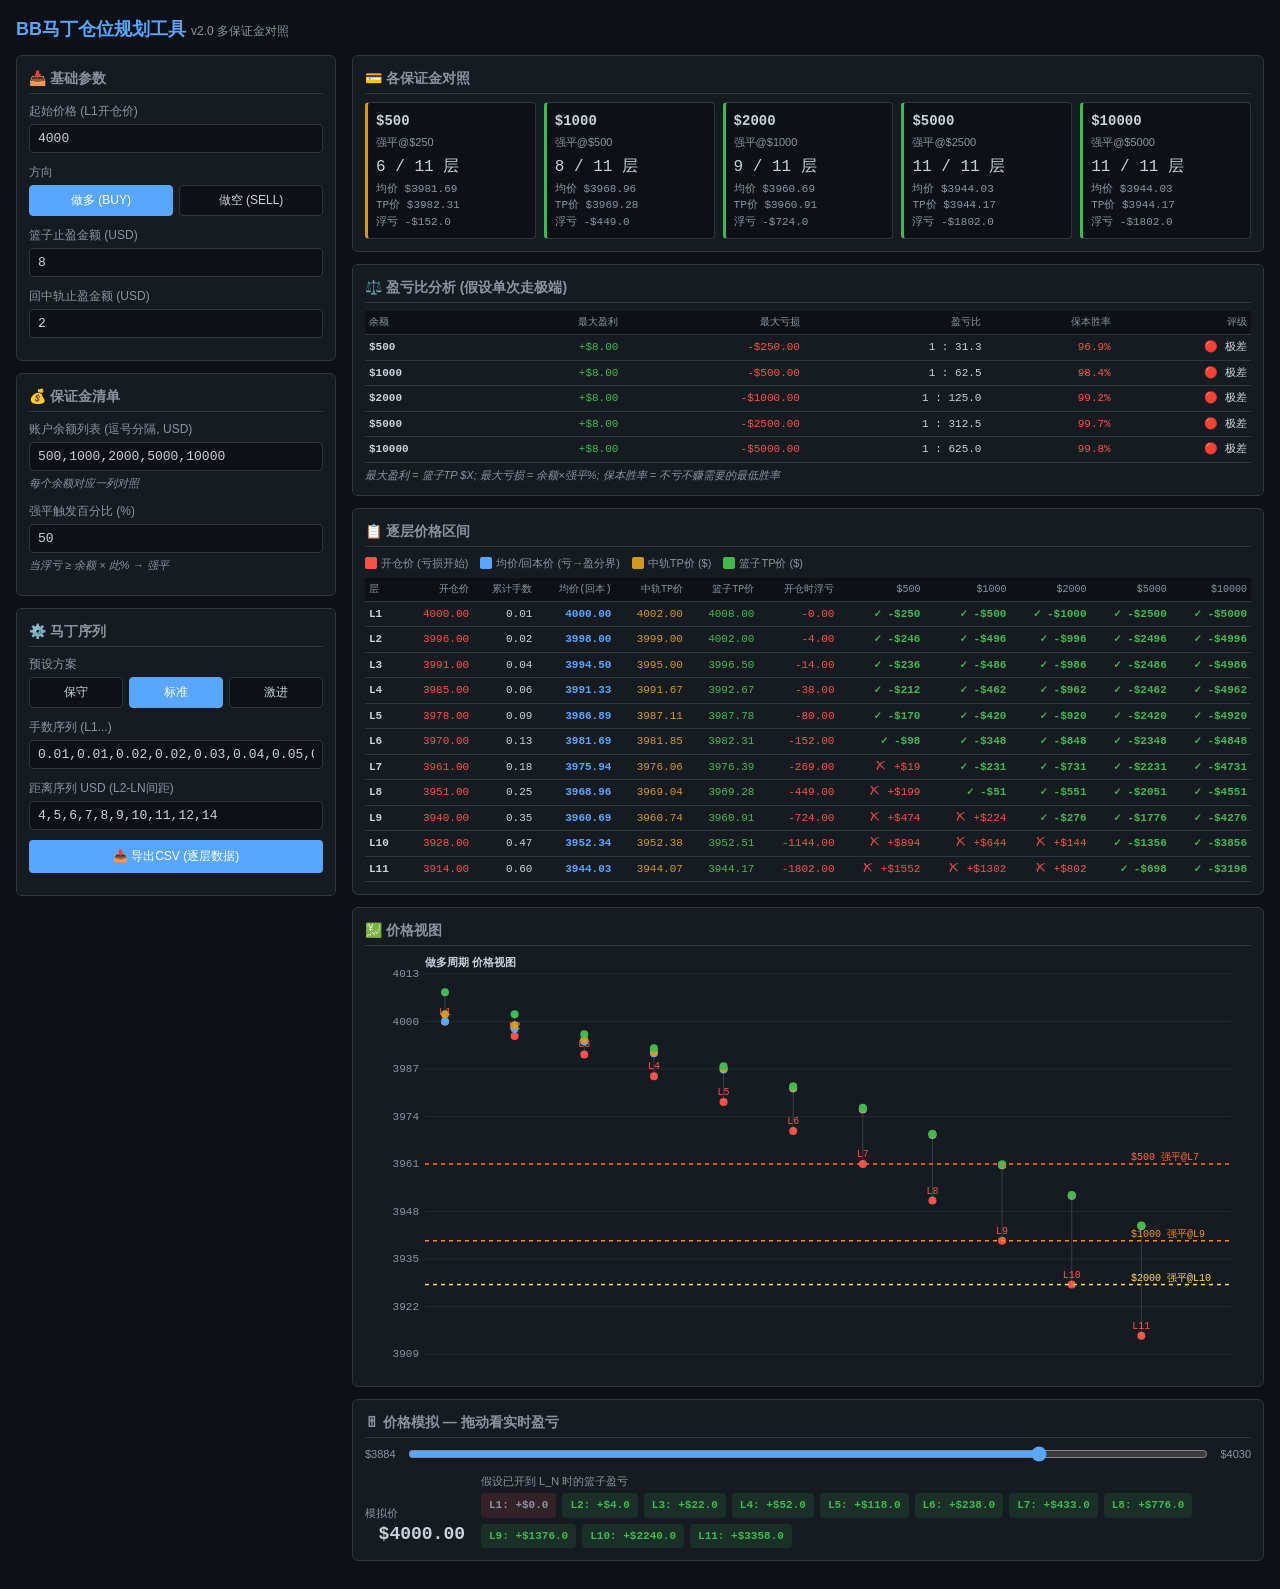
==== tools/planner.html @ 076dddc4 "refactor: move planner.html to tools/ as standalone utility Keep planner separate from EA code. The " ====
<!DOCTYPE html>
<html lang="zh-CN">
<head>
<meta charset="UTF-8">
<title>BB马丁仓位规划工具 v2</title>
<style>
  :root {
    --bg: #0d1117;
    --panel: #161b22;
    --border: #30363d;
    --text: #c9d1d9;
    --muted: #8b949e;
    --accent: #58a6ff;
    --green: #3fb950;
    --yellow: #d29922;
    --red: #f85149;
    --buy: #3fb950;
    --sell: #f85149;
  }
  * { box-sizing: border-box; margin: 0; padding: 0; }
  body {
    background: var(--bg);
    color: var(--text);
    font-family: -apple-system, BlinkMacSystemFont, "Segoe UI", "Microsoft YaHei", sans-serif;
    font-size: 13px;
    line-height: 1.5;
    padding: 16px;
  }
  h1 { font-size: 18px; color: var(--accent); margin-bottom: 12px; }
  h2 { font-size: 14px; color: var(--muted); margin: 12px 0 8px; border-bottom: 1px solid var(--border); padding-bottom: 4px; }

  .layout {
    display: grid;
    grid-template-columns: 320px 1fr;
    gap: 16px;
  }
  @media (max-width: 1100px) {
    .layout { grid-template-columns: 1fr; }
  }

  .panel {
    background: var(--panel);
    border: 1px solid var(--border);
    border-radius: 6px;
    padding: 12px;
    margin-bottom: 12px;
  }
  .field { margin-bottom: 10px; }
  label { display: block; color: var(--muted); font-size: 12px; margin-bottom: 4px; }
  input[type="number"], input[type="text"], select {
    width: 100%;
    background: var(--bg);
    border: 1px solid var(--border);
    color: var(--text);
    padding: 6px 8px;
    border-radius: 4px;
    font-family: monospace;
    font-size: 13px;
  }
  input:focus, select:focus { outline: none; border-color: var(--accent); }
  .btn-group { display: flex; gap: 6px; margin-top: 4px; }
  .btn-group button {
    flex: 1;
    background: var(--bg);
    border: 1px solid var(--border);
    color: var(--text);
    padding: 6px;
    border-radius: 4px;
    cursor: pointer;
    font-size: 12px;
  }
  .btn-group button.active { background: var(--accent); border-color: var(--accent); color: white; }

  /* 保证金对照卡 */
  .balance-cards {
    display: grid;
    grid-template-columns: repeat(auto-fit, minmax(140px, 1fr));
    gap: 8px;
  }
  .balance-card {
    background: var(--bg);
    border: 1px solid var(--border);
    border-left: 3px solid var(--accent);
    border-radius: 4px;
    padding: 8px;
  }
  .balance-card.danger { border-left-color: var(--red); }
  .balance-card.warn { border-left-color: var(--yellow); }
  .balance-card.ok { border-left-color: var(--green); }
  .balance-card .bal { font-family: monospace; font-size: 14px; font-weight: bold; }
  .balance-card .meta { font-size: 11px; color: var(--muted); margin-top: 2px; }
  .balance-card .layers { font-size: 16px; margin-top: 4px; font-family: monospace; }
  .balance-card .detail { font-size: 11px; color: var(--muted); margin-top: 2px; font-family: monospace; }

  /* 表格 */
  table {
    width: 100%;
    border-collapse: collapse;
    font-family: monospace;
    font-size: 11px;
  }
  th, td {
    text-align: right;
    padding: 4px 4px;
    border-bottom: 1px solid var(--border);
    white-space: nowrap;
  }
  th {
    background: var(--bg);
    color: var(--muted);
    font-weight: normal;
    text-align: right;
    font-size: 10px;
    text-transform: uppercase;
    position: sticky;
    top: 0;
  }
  th:first-child, td:first-child { text-align: left; }
  td.ok { color: var(--green); font-weight: bold; }
  td.fail { color: var(--red); }
  td.warn { color: var(--yellow); }
  td.entry { color: #f85149; }     /* 开仓价 红 */
  td.avg { color: var(--accent); font-weight: bold; }  /* 回本价 蓝 */
  td.tpmid { color: var(--yellow); }
  td.tpbasket { color: var(--green); }

  .table-scroll { overflow-x: auto; }

  .legend {
    display: flex;
    gap: 12px;
    font-size: 11px;
    color: var(--muted);
    margin-bottom: 6px;
    flex-wrap: wrap;
  }
  .legend-item { display: flex; align-items: center; gap: 4px; }
  .legend-color { width: 12px; height: 12px; border-radius: 2px; }

  /* 滑块 */
  .slider-row {
    display: flex;
    align-items: center;
    gap: 12px;
  }
  input[type="range"] {
    flex: 1;
    accent-color: var(--accent);
  }
  .price-display {
    font-family: monospace;
    font-size: 18px;
    font-weight: bold;
    min-width: 100px;
    text-align: right;
  }

  /* Canvas */
  #vizCanvas { display: block; width: 100%; height: 420px; }

  .note {
    font-size: 11px;
    color: var(--muted);
    margin-top: 4px;
    font-style: italic;
  }
</style>
</head>
<body>

<h1>BB马丁仓位规划工具 <span style="color:var(--muted); font-size:12px; font-weight: normal;">v2.0 多保证金对照</span></h1>

<div class="layout">
  <!-- 左侧:输入 -->
  <div>
    <div class="panel">
      <h2 style="margin-top:0">📥 基础参数</h2>

      <div class="field">
        <label>起始价格 (L1开仓价)</label>
        <input type="number" id="startPrice" value="4000" step="1">
      </div>

      <div class="field">
        <label>方向</label>
        <div class="btn-group">
          <button id="dirBuy" class="active" onclick="setDirection(1)">做多 (BUY)</button>
          <button id="dirSell" onclick="setDirection(-1)">做空 (SELL)</button>
        </div>
      </div>

      <div class="field">
        <label>篮子止盈金额 (USD)</label>
        <input type="number" id="tpBasket" value="8" step="0.5" min="0.5">
      </div>

      <div class="field">
        <label>回中轨止盈金额 (USD)</label>
        <input type="number" id="tpMid" value="2" step="0.5" min="0.5">
      </div>
    </div>

    <div class="panel">
      <h2 style="margin-top:0">💰 保证金清单</h2>

      <div class="field">
        <label>账户余额列表 (逗号分隔, USD)</label>
        <input type="text" id="balanceList" value="500,1000,2000,5000,10000">
        <div class="note">每个余额对应一列对照</div>
      </div>

      <div class="field">
        <label>强平触发百分比 (%)</label>
        <input type="number" id="strikePct" value="50" step="5" min="10" max="100">
        <div class="note">当浮亏 ≥ 余额 × 此% → 强平</div>
      </div>
    </div>

    <div class="panel">
      <h2 style="margin-top:0">⚙️ 马丁序列</h2>

      <div class="field">
        <label>预设方案</label>
        <div class="btn-group">
          <button onclick="loadPreset('safe')">保守</button>
          <button onclick="loadPreset('std')" class="active">标准</button>
          <button onclick="loadPreset('aggressive')">激进</button>
        </div>
      </div>

      <div class="field">
        <label>手数序列 (L1...)</label>
        <input type="text" id="lotSeq" value="0.01,0.01,0.02,0.02,0.03,0.04,0.05,0.07,0.10,0.12,0.13">
      </div>

      <div class="field">
        <label>距离序列 USD (L2-LN间距)</label>
        <input type="text" id="distSeq" value="4,5,6,7,8,9,10,11,12,14">
      </div>

      <div class="field">
        <button onclick="exportCSV()" style="width:100%; background:var(--accent); border:none; color:white; padding:8px; border-radius:4px; cursor:pointer; font-size:12px;">📥 导出CSV (逐层数据)</button>
      </div>
    </div>
  </div>

  <!-- 右侧:输出 -->
  <div>
    <!-- 保证金对照卡 -->
    <div class="panel">
      <h2 style="margin-top:0">💳 各保证金对照</h2>
      <div class="balance-cards" id="balanceCards"></div>
    </div>

    <!-- 盈亏比分析 -->
    <div class="panel">
      <h2 style="margin-top:0">⚖️ 盈亏比分析 (假设单次走极端)</h2>
      <div class="table-scroll">
        <table id="ratioTable"></table>
      </div>
      <div class="note">最大盈利 = 篮子TP $X; 最大亏损 = 余额×强平%; 保本胜率 = 不亏不赚需要的最低胜率</div>
    </div>

    <!-- 逐层详细 -->
    <div class="panel">
      <h2 style="margin-top:0">📋 逐层价格区间</h2>
      <div class="legend">
        <div class="legend-item"><span class="legend-color" style="background:#f85149"></span> 开仓价 (亏损开始)</div>
        <div class="legend-item"><span class="legend-color" style="background:#58a6ff"></span> 均价/回本价 (亏→盈分界)</div>
        <div class="legend-item"><span class="legend-color" style="background:#d29922"></span> 中轨TP价 ($)</div>
        <div class="legend-item"><span class="legend-color" style="background:#3fb950"></span> 篮子TP价 ($)</div>
      </div>
      <div class="table-scroll">
        <table id="layerTable"></table>
      </div>
    </div>

    <!-- 可视化 -->
    <div class="panel">
      <h2 style="margin-top:0">💹 价格视图</h2>
      <canvas id="vizCanvas" width="800" height="420"></canvas>
    </div>

    <!-- 滑块模拟 -->
    <div class="panel">
      <h2 style="margin-top:0">🎚 价格模拟 — 拖动看实时盈亏</h2>
      <div class="slider-row">
        <span style="font-size:11px;color:var(--muted)" id="sliderMin">$3900</span>
        <input type="range" id="priceSlider" min="0" max="100" value="50" step="0.1">
        <span style="font-size:11px;color:var(--muted)" id="sliderMax">$4100</span>
      </div>
      <div style="margin-top: 10px;">
        <div style="display:flex; gap:16px; align-items:flex-end; flex-wrap:wrap;">
          <div>
            <div style="font-size:11px;color:var(--muted)">模拟价</div>
            <div class="price-display" id="simPrice">$4000.00</div>
          </div>
          <div style="flex:1;">
            <div style="font-size:11px;color:var(--muted);margin-bottom:4px">假设已开到 L_N 时的篮子盈亏</div>
            <div id="simPnlContainer" style="display:flex; gap:6px; flex-wrap:wrap;"></div>
          </div>
        </div>
      </div>
    </div>
  </div>
</div>

<script>
let direction = 1;

function setDirection(d) {
  direction = d;
  document.getElementById('dirBuy').classList.toggle('active', d === 1);
  document.getElementById('dirSell').classList.toggle('active', d === -1);
  recompute();
}

function parseSeq(s) {
  return s.split(',').map(x => parseFloat(x.trim())).filter(x => !isNaN(x));
}

function computeLayers() {
  const startPrice = parseFloat(document.getElementById('startPrice').value);
  const lots = parseSeq(document.getElementById('lotSeq').value);
  const dists = parseSeq(document.getElementById('distSeq').value);
  const tpBasket = parseFloat(document.getElementById('tpBasket').value);
  const tpMid = parseFloat(document.getElementById('tpMid').value);
  const balances = parseSeq(document.getElementById('balanceList').value);
  const strikePct = parseFloat(document.getElementById('strikePct').value);

  const layers = [];
  let cumLot = 0;
  let cumValue = 0;
  let prevPrice = startPrice;

  for (let i = 0; i < lots.length; i++) {
    const lot = lots[i];
    let openPrice;
    if (i === 0) {
      openPrice = startPrice;
    } else {
      const d = (i - 1 < dists.length) ? dists[i - 1] : dists[dists.length - 1];
      openPrice = direction === 1 ? prevPrice - d : prevPrice + d;
    }

    cumLot = +(cumLot + lot).toFixed(2);
    cumValue += openPrice * lot;
    const avgPrice = cumValue / cumLot;

    // 浮亏 = 当此层刚开仓(price=openPrice)时
    const floatLoss = direction === 1
      ? (avgPrice - openPrice) * cumLot * 100
      : (openPrice - avgPrice) * cumLot * 100;

    const tpBasketPrice = direction === 1
      ? avgPrice + tpBasket / (cumLot * 100)
      : avgPrice - tpBasket / (cumLot * 100);

    const tpMidPrice = direction === 1
      ? avgPrice + tpMid / (cumLot * 100)
      : avgPrice - tpMid / (cumLot * 100);

    layers.push({
      n: i + 1,
      openPrice,
      lot,
      cumLot,
      avgPrice,        // 回本价 (从亏到盈的分界)
      floatLoss,
      tpBasketPrice,
      tpMidPrice,
    });

    prevPrice = openPrice;
  }

  // 对每个余额: 找出最大可扛层
  const balanceInfo = balances.map(bal => {
    const maxLoss = bal * strikePct / 100;
    let maxLayer = 0;
    for (const L of layers) {
      if (L.floatLoss <= maxLoss) maxLayer = L.n;
      else break;
    }
    const lastSafe = maxLayer > 0 ? layers[maxLayer - 1] : null;
    return { balance: bal, maxLoss, maxLayer, lastSafe };
  });

  return { layers, balances, balanceInfo, strikePct, tpBasket, tpMid, startPrice };
}

function recompute() {
  const data = computeLayers();
  renderBalanceCards(data);
  renderRatioTable(data);
  renderLayerTable(data);
  drawViz(data);
  updateSliderRange(data);
  updateSimulation();
}

// 盈亏比分析: 显示每个余额下的最大盈利/最大亏损/保本胜率
function renderRatioTable(data) {
  const { balanceInfo, tpBasket, tpMid } = data;

  let html = `<thead><tr>
    <th>余额</th>
    <th>最大盈利</th>
    <th>最大亏损</th>
    <th>盈亏比</th>
    <th>保本胜率</th>
    <th>评级</th>
  </tr></thead><tbody>`;

  balanceInfo.forEach(b => {
    const maxWin = tpBasket;          // 篮子止盈是最大单笔盈利
    const maxLoss = b.maxLoss;        // 强平=余额×强平%
    const ratio = maxLoss / maxWin;   // 需要X次win才能弥补1次loss
    const breakEvenWinRate = maxLoss / (maxLoss + maxWin) * 100;

    let rating = '🟢 优秀';
    let cls = 'ok';
    if (breakEvenWinRate > 90) { rating = '🔴 极差'; cls = 'fail'; }
    else if (breakEvenWinRate > 75) { rating = '🟡 偏差'; cls = 'warn'; }
    else if (breakEvenWinRate > 60) { rating = '🟢 一般'; cls = 'warn'; }

    html += `<tr>
      <td><b>$${b.balance}</b></td>
      <td class="tpbasket">+$${maxWin.toFixed(2)}</td>
      <td style="color:var(--red)">-$${maxLoss.toFixed(2)}</td>
      <td>1 : ${ratio.toFixed(1)}</td>
      <td class="${cls}">${breakEvenWinRate.toFixed(1)}%</td>
      <td>${rating}</td>
    </tr>`;
  });

  html += '</tbody>';
  document.getElementById('ratioTable').innerHTML = html;
}

// 预设方案
const PRESETS = {
  safe: {
    name: '保守',
    lotSeq: '0.01,0.01,0.01,0.02,0.02,0.03,0.04,0.05,0.07,0.09,0.10',
    distSeq: '5,6,7,8,9,10,12,15,18,22',
    tpBasket: 6,
    tpMid: 1.5,
  },
  std: {
    name: '标准',
    lotSeq: '0.01,0.01,0.02,0.02,0.03,0.04,0.05,0.07,0.10,0.12,0.13',
    distSeq: '4,5,6,7,8,9,10,11,12,14',
    tpBasket: 8,
    tpMid: 2,
  },
  aggressive: {
    name: '激进',
    lotSeq: '0.01,0.02,0.03,0.04,0.05,0.07,0.10,0.13,0.17,0.20,0.25',
    distSeq: '3,4,5,6,7,8,9,10,11,12',
    tpBasket: 10,
    tpMid: 2.5,
  },
};

function loadPreset(name) {
  const p = PRESETS[name];
  if (!p) return;
  document.getElementById('lotSeq').value = p.lotSeq;
  document.getElementById('distSeq').value = p.distSeq;
  document.getElementById('tpBasket').value = p.tpBasket;
  document.getElementById('tpMid').value = p.tpMid;
  // 切换按钮高亮
  document.querySelectorAll('.btn-group button[onclick^="loadPreset"]').forEach(btn => {
    btn.classList.toggle('active', btn.textContent === p.name);
  });
  recompute();
}

// CSV导出
function exportCSV() {
  const data = computeLayers();
  const { layers, balanceInfo } = data;

  const balHeaders = balanceInfo.map(b => `$${b.balance}可扛`).join(',');
  let csv = `层,开仓价,本层手数,累计手数,均价/回本价,中轨TP价,篮子TP价,开仓时浮亏,${balHeaders}\n`;

  layers.forEach(L => {
    const balCells = balanceInfo.map(b => L.n <= b.maxLayer ? '是' : '否').join(',');
    csv += `L${L.n},${L.openPrice.toFixed(2)},${L.lot.toFixed(2)},${L.cumLot.toFixed(2)},${L.avgPrice.toFixed(2)},${L.tpMidPrice.toFixed(2)},${L.tpBasketPrice.toFixed(2)},-${L.floatLoss.toFixed(2)},${balCells}\n`;
  });

  // 加 BOM 以便 Excel 正确显示中文
  const blob = new Blob(['﻿' + csv], { type: 'text/csv;charset=utf-8' });
  const url = URL.createObjectURL(blob);
  const a = document.createElement('a');
  a.href = url;
  a.download = `bb_martin_plan_${new Date().toISOString().slice(0,10)}.csv`;
  a.click();
  URL.revokeObjectURL(url);
}

function renderBalanceCards(data) {
  const { balanceInfo, layers } = data;
  const totalLayers = layers.length;

  const html = balanceInfo.map(b => {
    const ratio = b.maxLayer / totalLayers;
    let cls = 'ok';
    if (ratio < 0.4) cls = 'danger';
    else if (ratio < 0.7) cls = 'warn';

    const sustainable = b.lastSafe;
    const detail = sustainable
      ? `均价 $${sustainable.avgPrice.toFixed(2)}<br>TP价 $${sustainable.tpBasketPrice.toFixed(2)}<br>浮亏 -$${sustainable.floatLoss.toFixed(1)}`
      : '<span style="color:var(--red)">无法开仓</span>';

    return `<div class="balance-card ${cls}">
      <div class="bal">$${b.balance}</div>
      <div class="meta">强平@$${b.maxLoss}</div>
      <div class="layers">${b.maxLayer} / ${totalLayers} 层</div>
      <div class="detail">${detail}</div>
    </div>`;
  }).join('');

  document.getElementById('balanceCards').innerHTML = html;
}

function renderLayerTable(data) {
  const { layers, balanceInfo } = data;

  // 表头
  const balHeaders = balanceInfo.map(b => `<th>$${b.balance}</th>`).join('');
  let html = `<thead><tr>
    <th>层</th>
    <th>开仓价</th>
    <th>累计手数</th>
    <th>均价(回本)</th>
    <th>中轨TP价</th>
    <th>篮子TP价</th>
    <th>开仓时浮亏</th>
    ${balHeaders}
  </tr></thead><tbody>`;

  layers.forEach(L => {
    const balCells = balanceInfo.map(b => {
      if (L.n <= b.maxLayer) {
        const margin = b.maxLoss - L.floatLoss;
        return `<td class="ok">✓ -$${margin.toFixed(0)}</td>`;
      } else {
        const excess = L.floatLoss - b.maxLoss;
        return `<td class="fail">✗ +$${excess.toFixed(0)}</td>`;
      }
    }).join('');

    html += `<tr>
      <td><b>L${L.n}</b></td>
      <td class="entry">${L.openPrice.toFixed(2)}</td>
      <td>${L.cumLot.toFixed(2)}</td>
      <td class="avg">${L.avgPrice.toFixed(2)}</td>
      <td class="tpmid">${L.tpMidPrice.toFixed(2)}</td>
      <td class="tpbasket">${L.tpBasketPrice.toFixed(2)}</td>
      <td style="color:var(--red)">-${L.floatLoss.toFixed(2)}</td>
      ${balCells}
    </tr>`;
  });

  html += '</tbody>';
  document.getElementById('layerTable').innerHTML = html;
}

function drawViz(data) {
  const { layers, balanceInfo, startPrice } = data;
  const canvas = document.getElementById('vizCanvas');
  const ctx = canvas.getContext('2d');
  const rect = canvas.getBoundingClientRect();
  const dpr = window.devicePixelRatio || 1;
  canvas.width = rect.width * dpr;
  canvas.height = rect.height * dpr;
  ctx.scale(dpr, dpr);
  const W = rect.width;
  const H = rect.height;
  ctx.clearRect(0, 0, W, H);

  if (!layers.length) return;
  const lastLayer = layers[layers.length - 1];

  // 价格范围: 包括最深TP价和最深开仓价
  const allPrices = [];
  layers.forEach(L => {
    allPrices.push(L.openPrice, L.tpBasketPrice, L.tpMidPrice, L.avgPrice);
  });
  const pmin = Math.min(...allPrices) - 5;
  const pmax = Math.max(...allPrices) + 5;

  const topY = 20;
  const bottomY = H - 20;
  const leftX = 60;
  const rightX = W - 20;

  function pToY(p) {
    return topY + (pmax - p) / (pmax - pmin) * (bottomY - topY);
  }

  // 背景刻度
  ctx.strokeStyle = 'rgba(48, 54, 61, 0.5)';
  ctx.fillStyle = '#8b949e';
  ctx.font = '11px monospace';
  ctx.textAlign = 'right';
  const steps = 8;
  for (let i = 0; i <= steps; i++) {
    const p = pmin + (pmax - pmin) * (1 - i / steps);
    const y = pToY(p);
    ctx.fillText(p.toFixed(0), leftX - 6, y + 3);
    ctx.beginPath();
    ctx.moveTo(leftX, y);
    ctx.lineTo(rightX, y);
    ctx.stroke();
  }

  // 每个层 4条价位 (开仓/回本/中轨TP/篮子TP)
  layers.forEach((L, i) => {
    const xLayer = leftX + 20 + i * ((rightX - leftX - 40) / layers.length);

    // 开仓价 (红点 - 亏损起点)
    drawDot(ctx, xLayer, pToY(L.openPrice), '#f85149', `L${L.n}`);
    // 回本价 (蓝点 - 亏盈分界)
    drawDot(ctx, xLayer, pToY(L.avgPrice), '#58a6ff', '');
    // 中轨TP (黄)
    drawDot(ctx, xLayer, pToY(L.tpMidPrice), '#d29922', '');
    // 篮子TP (绿)
    drawDot(ctx, xLayer, pToY(L.tpBasketPrice), '#3fb950', '');

    // 连接线
    ctx.strokeStyle = 'rgba(200, 200, 200, 0.2)';
    ctx.beginPath();
    ctx.moveTo(xLayer, pToY(L.openPrice));
    ctx.lineTo(xLayer, pToY(L.tpBasketPrice));
    ctx.stroke();
  });

  // 各余额强平警戒线 (横线)
  const colors = ['#ff6b35', '#f7931e', '#fcdc4d', '#86a800', '#229ed9'];
  balanceInfo.forEach((b, i) => {
    if (!b.lastSafe) return;
    // 强平线 = lastSafe + 1 层的浮亏=maxLoss时的价格
    // 用 lastSafe 的开仓价作为参考
    const lastLayerStrikeIdx = b.maxLayer;
    if (lastLayerStrikeIdx >= layers.length) return;
    const nextL = layers[lastLayerStrikeIdx]; // 越限的那层
    if (!nextL) return;
    const yStrike = pToY(nextL.openPrice);

    ctx.strokeStyle = colors[i % colors.length];
    ctx.setLineDash([4, 4]);
    ctx.lineWidth = 1.5;
    ctx.beginPath();
    ctx.moveTo(leftX, yStrike);
    ctx.lineTo(rightX, yStrike);
    ctx.stroke();
    ctx.setLineDash([]);
    ctx.fillStyle = colors[i % colors.length];
    ctx.textAlign = 'left';
    ctx.fillText(`$${b.balance} 强平@L${b.maxLayer + 1}`, rightX - 100, yStrike - 4);
  });

  // 顶部图例
  ctx.font = 'bold 11px sans-serif';
  ctx.fillStyle = '#c9d1d9';
  ctx.textAlign = 'left';
  ctx.fillText(direction === 1 ? '做多周期 价格视图' : '做空周期 价格视图', leftX, 12);
}

function drawDot(ctx, x, y, color, label) {
  ctx.fillStyle = color;
  ctx.beginPath();
  ctx.arc(x, y, 4, 0, Math.PI * 2);
  ctx.fill();
  if (label) {
    ctx.fillStyle = color;
    ctx.font = '10px monospace';
    ctx.textAlign = 'center';
    ctx.fillText(label, x, y - 7);
  }
}

function updateSliderRange(data) {
  const { layers, startPrice } = data;
  const last = layers[layers.length - 1];
  const minP = Math.min(startPrice, last.openPrice) - 30;
  const maxP = Math.max(startPrice, last.tpBasketPrice) + 30;
  document.getElementById('sliderMin').textContent = '$' + minP.toFixed(0);
  document.getElementById('sliderMax').textContent = '$' + maxP.toFixed(0);
  const slider = document.getElementById('priceSlider');
  slider.min = minP;
  slider.max = maxP;
  slider.step = 0.1;
  if (!slider.dataset.userMoved) {
    slider.value = startPrice;
  }
}

function updateSimulation() {
  const { layers } = computeLayers();
  const slider = document.getElementById('priceSlider');
  const simPrice = parseFloat(slider.value);
  document.getElementById('simPrice').textContent = '$' + simPrice.toFixed(2);

  const container = document.getElementById('simPnlContainer');
  container.innerHTML = layers.map((L, i) => {
    const n = i + 1;
    const pnl = direction === 1
      ? (simPrice - L.avgPrice) * L.cumLot * 100
      : (L.avgPrice - simPrice) * L.cumLot * 100;
    const color = pnl > 0 ? 'var(--green)' : pnl < 0 ? 'var(--red)' : 'var(--muted)';
    const bg = pnl > 0 ? 'rgba(63, 185, 80, 0.12)' : 'rgba(248, 81, 73, 0.12)';
    return `<div style="background:${bg}; color:${color}; padding:4px 8px; border-radius:4px; font-family:monospace; font-size:11px; font-weight:bold;">
      L${n}: ${pnl >= 0 ? '+' : ''}$${pnl.toFixed(1)}
    </div>`;
  }).join('');
}

// 事件
['startPrice','lotSeq','distSeq','tpBasket','tpMid','balanceList','strikePct'].forEach(id => {
  document.getElementById(id).addEventListener('input', recompute);
});
document.getElementById('priceSlider').addEventListener('input', (e) => {
  e.target.dataset.userMoved = '1';
  updateSimulation();
});

// 初始化
recompute();
window.addEventListener('resize', () => recompute());
</script>
</body>
</html>
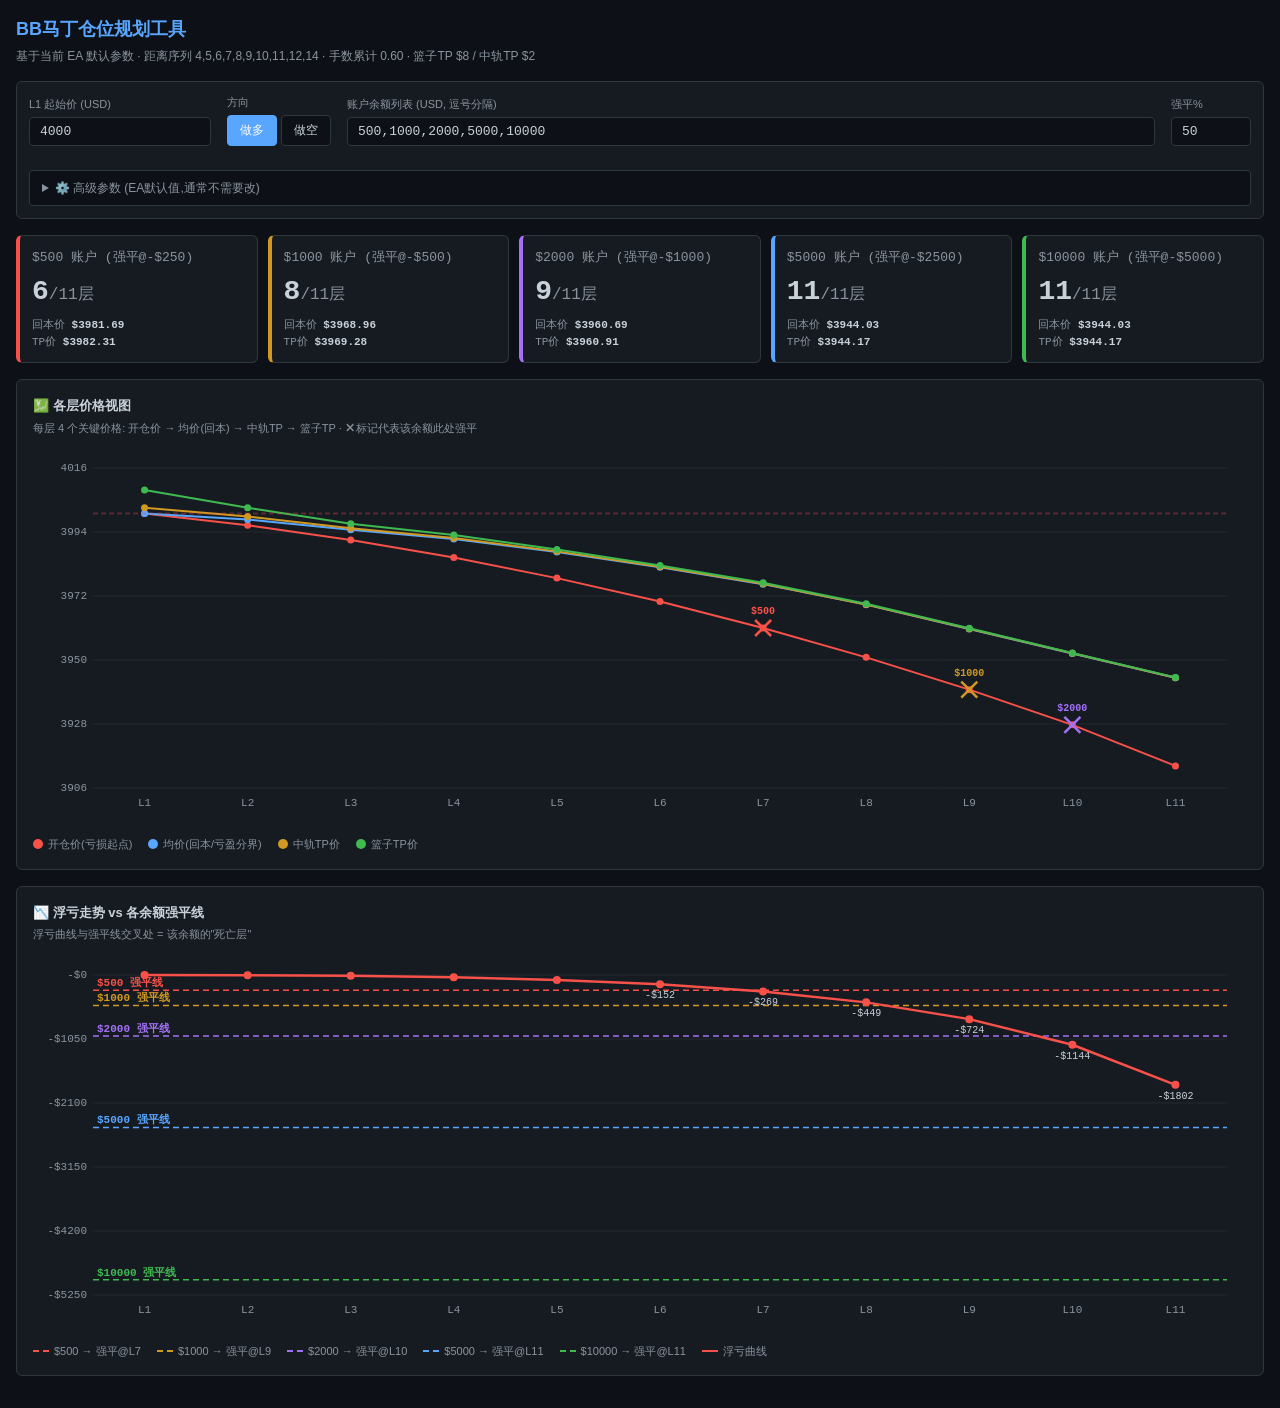
==== commit 0fcdd0c0: "refactor(planner): chart-centric redesign Removed: dense layer table, win-loss ratio table, presets," ====
--- a/tools/planner.html
+++ b/tools/planner.html
@@ -2,7 +2,7 @@
 <html lang="zh-CN">
 <head>
 <meta charset="UTF-8">
-<title>BB马丁仓位规划工具 v2</title>
+<title>BB马丁仓位规划工具</title>
 <style>
   :root {
     --bg: #0d1117;
@@ -14,8 +14,7 @@
     --green: #3fb950;
     --yellow: #d29922;
     --red: #f85149;
-    --buy: #3fb950;
-    --sell: #f85149;
+    --purple: #a371f7;
   }
   * { box-sizing: border-box; margin: 0; padding: 0; }
   body {
@@ -25,285 +24,206 @@
     font-size: 13px;
     line-height: 1.5;
     padding: 16px;
-  }
-  h1 { font-size: 18px; color: var(--accent); margin-bottom: 12px; }
-  h2 { font-size: 14px; color: var(--muted); margin: 12px 0 8px; border-bottom: 1px solid var(--border); padding-bottom: 4px; }
-
-  .layout {
-    display: grid;
-    grid-template-columns: 320px 1fr;
-    gap: 16px;
-  }
-  @media (max-width: 1100px) {
-    .layout { grid-template-columns: 1fr; }
-  }
-
-  .panel {
+    max-width: 1400px;
+    margin: 0 auto;
+  }
+  header { margin-bottom: 16px; }
+  h1 { font-size: 18px; color: var(--accent); }
+  .subtitle { color: var(--muted); font-size: 12px; margin-top: 4px; }
+
+  .input-bar {
     background: var(--panel);
     border: 1px solid var(--border);
     border-radius: 6px;
     padding: 12px;
-    margin-bottom: 12px;
-  }
-  .field { margin-bottom: 10px; }
-  label { display: block; color: var(--muted); font-size: 12px; margin-bottom: 4px; }
-  input[type="number"], input[type="text"], select {
-    width: 100%;
+    display: flex;
+    gap: 16px;
+    align-items: flex-end;
+    flex-wrap: wrap;
+    margin-bottom: 16px;
+  }
+  .input-bar .field { display: flex; flex-direction: column; }
+  .input-bar label { color: var(--muted); font-size: 11px; margin-bottom: 4px; }
+  .input-bar input {
     background: var(--bg);
     border: 1px solid var(--border);
     color: var(--text);
-    padding: 6px 8px;
+    padding: 6px 10px;
     border-radius: 4px;
     font-family: monospace;
     font-size: 13px;
-  }
-  input:focus, select:focus { outline: none; border-color: var(--accent); }
-  .btn-group { display: flex; gap: 6px; margin-top: 4px; }
+    width: 100%;
+  }
+  .input-bar input:focus { outline: none; border-color: var(--accent); }
+  .btn-group { display: flex; gap: 4px; }
   .btn-group button {
-    flex: 1;
     background: var(--bg);
     border: 1px solid var(--border);
     color: var(--text);
-    padding: 6px;
+    padding: 6px 12px;
     border-radius: 4px;
     cursor: pointer;
     font-size: 12px;
   }
   .btn-group button.active { background: var(--accent); border-color: var(--accent); color: white; }
 
-  /* 保证金对照卡 */
-  .balance-cards {
-    display: grid;
-    grid-template-columns: repeat(auto-fit, minmax(140px, 1fr));
-    gap: 8px;
-  }
-  .balance-card {
+  details.advanced {
+    margin-top: 8px;
     background: var(--bg);
     border: 1px solid var(--border);
-    border-left: 3px solid var(--accent);
     border-radius: 4px;
-    padding: 8px;
-  }
-  .balance-card.danger { border-left-color: var(--red); }
-  .balance-card.warn { border-left-color: var(--yellow); }
-  .balance-card.ok { border-left-color: var(--green); }
-  .balance-card .bal { font-family: monospace; font-size: 14px; font-weight: bold; }
-  .balance-card .meta { font-size: 11px; color: var(--muted); margin-top: 2px; }
-  .balance-card .layers { font-size: 16px; margin-top: 4px; font-family: monospace; }
-  .balance-card .detail { font-size: 11px; color: var(--muted); margin-top: 2px; font-family: monospace; }
-
-  /* 表格 */
-  table {
+    padding: 8px 12px;
     width: 100%;
-    border-collapse: collapse;
+  }
+  details.advanced summary { cursor: pointer; color: var(--muted); font-size: 12px; }
+  details.advanced .adv-grid {
+    display: grid;
+    grid-template-columns: repeat(auto-fit, minmax(180px, 1fr));
+    gap: 10px;
+    margin-top: 10px;
+  }
+
+  .chart-panel {
+    background: var(--panel);
+    border: 1px solid var(--border);
+    border-radius: 6px;
+    padding: 16px;
+    margin-bottom: 16px;
+  }
+  .chart-title { font-size: 13px; color: var(--text); margin-bottom: 4px; font-weight: bold; }
+  .chart-subtitle { font-size: 11px; color: var(--muted); margin-bottom: 12px; }
+  .chart-canvas { display: block; width: 100%; height: 380px; cursor: crosshair; }
+
+  .legend {
+    display: flex;
+    gap: 16px;
+    flex-wrap: wrap;
+    font-size: 11px;
+    color: var(--muted);
+    margin-top: 8px;
+  }
+  .legend-item { display: flex; align-items: center; gap: 5px; }
+  .legend-dot { width: 10px; height: 10px; border-radius: 50%; }
+  .legend-line { width: 16px; height: 0; border-top: 2px solid; }
+
+  .summary-grid {
+    display: grid;
+    grid-template-columns: repeat(auto-fit, minmax(180px, 1fr));
+    gap: 10px;
+    margin-bottom: 16px;
+  }
+  .summary-card {
+    background: var(--panel);
+    border: 1px solid var(--border);
+    border-left: 4px solid var(--accent);
+    border-radius: 6px;
+    padding: 12px;
+  }
+  .summary-card .bal { font-family: monospace; font-size: 13px; color: var(--muted); }
+  .summary-card .layers { font-family: monospace; font-size: 28px; font-weight: bold; margin: 4px 0; }
+  .summary-card .layers .total { color: var(--muted); font-size: 16px; font-weight: normal; }
+  .summary-card .meta { font-size: 11px; color: var(--muted); font-family: monospace; }
+  .summary-card .meta strong { color: var(--text); }
+
+  .tooltip {
+    position: fixed;
+    background: rgba(13, 17, 23, 0.95);
+    border: 1px solid var(--accent);
+    border-radius: 4px;
+    padding: 8px 10px;
     font-family: monospace;
     font-size: 11px;
-  }
-  th, td {
-    text-align: right;
-    padding: 4px 4px;
-    border-bottom: 1px solid var(--border);
+    color: var(--text);
+    pointer-events: none;
+    z-index: 1000;
+    display: none;
     white-space: nowrap;
-  }
-  th {
-    background: var(--bg);
-    color: var(--muted);
-    font-weight: normal;
-    text-align: right;
-    font-size: 10px;
-    text-transform: uppercase;
-    position: sticky;
-    top: 0;
-  }
-  th:first-child, td:first-child { text-align: left; }
-  td.ok { color: var(--green); font-weight: bold; }
-  td.fail { color: var(--red); }
-  td.warn { color: var(--yellow); }
-  td.entry { color: #f85149; }     /* 开仓价 红 */
-  td.avg { color: var(--accent); font-weight: bold; }  /* 回本价 蓝 */
-  td.tpmid { color: var(--yellow); }
-  td.tpbasket { color: var(--green); }
-
-  .table-scroll { overflow-x: auto; }
-
-  .legend {
-    display: flex;
-    gap: 12px;
-    font-size: 11px;
-    color: var(--muted);
-    margin-bottom: 6px;
-    flex-wrap: wrap;
-  }
-  .legend-item { display: flex; align-items: center; gap: 4px; }
-  .legend-color { width: 12px; height: 12px; border-radius: 2px; }
-
-  /* 滑块 */
-  .slider-row {
-    display: flex;
-    align-items: center;
-    gap: 12px;
-  }
-  input[type="range"] {
-    flex: 1;
-    accent-color: var(--accent);
-  }
-  .price-display {
-    font-family: monospace;
-    font-size: 18px;
-    font-weight: bold;
-    min-width: 100px;
-    text-align: right;
-  }
-
-  /* Canvas */
-  #vizCanvas { display: block; width: 100%; height: 420px; }
-
-  .note {
-    font-size: 11px;
-    color: var(--muted);
-    margin-top: 4px;
-    font-style: italic;
-  }
+    box-shadow: 0 4px 12px rgba(0,0,0,0.5);
+  }
+  .tooltip .tt-title { color: var(--accent); font-weight: bold; margin-bottom: 4px; }
+  .tooltip .tt-row { display: flex; justify-content: space-between; gap: 12px; }
+  .tooltip .tt-row .tt-label { color: var(--muted); }
 </style>
 </head>
 <body>
 
-<h1>BB马丁仓位规划工具 <span style="color:var(--muted); font-size:12px; font-weight: normal;">v2.0 多保证金对照</span></h1>
-
-<div class="layout">
-  <!-- 左侧:输入 -->
-  <div>
-    <div class="panel">
-      <h2 style="margin-top:0">📥 基础参数</h2>
-
+<header>
+  <h1>BB马丁仓位规划工具</h1>
+  <div class="subtitle">基于当前 EA 默认参数 · 距离序列 4,5,6,7,8,9,10,11,12,14 · 手数累计 0.60 · 篮子TP $8 / 中轨TP $2</div>
+</header>
+
+<div class="input-bar">
+  <div class="field" style="min-width:120px">
+    <label>L1 起始价 (USD)</label>
+    <input type="number" id="startPrice" value="4000" step="1">
+  </div>
+
+  <div class="field" style="min-width:80px">
+    <label>方向</label>
+    <div class="btn-group">
+      <button id="dirBuy" class="active" onclick="setDirection(1)">做多</button>
+      <button id="dirSell" onclick="setDirection(-1)">做空</button>
+    </div>
+  </div>
+
+  <div class="field" style="flex:1; min-width:200px">
+    <label>账户余额列表 (USD, 逗号分隔)</label>
+    <input type="text" id="balanceList" value="500,1000,2000,5000,10000">
+  </div>
+
+  <div class="field" style="min-width:80px">
+    <label>强平%</label>
+    <input type="number" id="strikePct" value="50" step="5" min="10" max="100">
+  </div>
+
+  <details class="advanced">
+    <summary>⚙️ 高级参数 (EA默认值,通常不需要改)</summary>
+    <div class="adv-grid">
       <div class="field">
-        <label>起始价格 (L1开仓价)</label>
-        <input type="number" id="startPrice" value="4000" step="1">
+        <label>手数序列</label>
+        <input type="text" id="lotSeq" value="0.01,0.01,0.02,0.02,0.03,0.04,0.05,0.07,0.10,0.12,0.13">
       </div>
-
       <div class="field">
-        <label>方向</label>
-        <div class="btn-group">
-          <button id="dirBuy" class="active" onclick="setDirection(1)">做多 (BUY)</button>
-          <button id="dirSell" onclick="setDirection(-1)">做空 (SELL)</button>
-        </div>
+        <label>距离序列(USD)</label>
+        <input type="text" id="distSeq" value="4,5,6,7,8,9,10,11,12,14">
       </div>
-
       <div class="field">
-        <label>篮子止盈金额 (USD)</label>
-        <input type="number" id="tpBasket" value="8" step="0.5" min="0.5">
+        <label>篮子TP</label>
+        <input type="number" id="tpBasket" value="8" step="0.5">
       </div>
-
       <div class="field">
-        <label>回中轨止盈金额 (USD)</label>
-        <input type="number" id="tpMid" value="2" step="0.5" min="0.5">
+        <label>中轨TP</label>
+        <input type="number" id="tpMid" value="2" step="0.5">
       </div>
     </div>
-
-    <div class="panel">
-      <h2 style="margin-top:0">💰 保证金清单</h2>
-
-      <div class="field">
-        <label>账户余额列表 (逗号分隔, USD)</label>
-        <input type="text" id="balanceList" value="500,1000,2000,5000,10000">
-        <div class="note">每个余额对应一列对照</div>
-      </div>
-
-      <div class="field">
-        <label>强平触发百分比 (%)</label>
-        <input type="number" id="strikePct" value="50" step="5" min="10" max="100">
-        <div class="note">当浮亏 ≥ 余额 × 此% → 强平</div>
-      </div>
-    </div>
-
-    <div class="panel">
-      <h2 style="margin-top:0">⚙️ 马丁序列</h2>
-
-      <div class="field">
-        <label>预设方案</label>
-        <div class="btn-group">
-          <button onclick="loadPreset('safe')">保守</button>
-          <button onclick="loadPreset('std')" class="active">标准</button>
-          <button onclick="loadPreset('aggressive')">激进</button>
-        </div>
-      </div>
-
-      <div class="field">
-        <label>手数序列 (L1...)</label>
-        <input type="text" id="lotSeq" value="0.01,0.01,0.02,0.02,0.03,0.04,0.05,0.07,0.10,0.12,0.13">
-      </div>
-
-      <div class="field">
-        <label>距离序列 USD (L2-LN间距)</label>
-        <input type="text" id="distSeq" value="4,5,6,7,8,9,10,11,12,14">
-      </div>
-
-      <div class="field">
-        <button onclick="exportCSV()" style="width:100%; background:var(--accent); border:none; color:white; padding:8px; border-radius:4px; cursor:pointer; font-size:12px;">📥 导出CSV (逐层数据)</button>
-      </div>
-    </div>
-  </div>
-
-  <!-- 右侧:输出 -->
-  <div>
-    <!-- 保证金对照卡 -->
-    <div class="panel">
-      <h2 style="margin-top:0">💳 各保证金对照</h2>
-      <div class="balance-cards" id="balanceCards"></div>
-    </div>
-
-    <!-- 盈亏比分析 -->
-    <div class="panel">
-      <h2 style="margin-top:0">⚖️ 盈亏比分析 (假设单次走极端)</h2>
-      <div class="table-scroll">
-        <table id="ratioTable"></table>
-      </div>
-      <div class="note">最大盈利 = 篮子TP $X; 最大亏损 = 余额×强平%; 保本胜率 = 不亏不赚需要的最低胜率</div>
-    </div>
-
-    <!-- 逐层详细 -->
-    <div class="panel">
-      <h2 style="margin-top:0">📋 逐层价格区间</h2>
-      <div class="legend">
-        <div class="legend-item"><span class="legend-color" style="background:#f85149"></span> 开仓价 (亏损开始)</div>
-        <div class="legend-item"><span class="legend-color" style="background:#58a6ff"></span> 均价/回本价 (亏→盈分界)</div>
-        <div class="legend-item"><span class="legend-color" style="background:#d29922"></span> 中轨TP价 ($)</div>
-        <div class="legend-item"><span class="legend-color" style="background:#3fb950"></span> 篮子TP价 ($)</div>
-      </div>
-      <div class="table-scroll">
-        <table id="layerTable"></table>
-      </div>
-    </div>
-
-    <!-- 可视化 -->
-    <div class="panel">
-      <h2 style="margin-top:0">💹 价格视图</h2>
-      <canvas id="vizCanvas" width="800" height="420"></canvas>
-    </div>
-
-    <!-- 滑块模拟 -->
-    <div class="panel">
-      <h2 style="margin-top:0">🎚 价格模拟 — 拖动看实时盈亏</h2>
-      <div class="slider-row">
-        <span style="font-size:11px;color:var(--muted)" id="sliderMin">$3900</span>
-        <input type="range" id="priceSlider" min="0" max="100" value="50" step="0.1">
-        <span style="font-size:11px;color:var(--muted)" id="sliderMax">$4100</span>
-      </div>
-      <div style="margin-top: 10px;">
-        <div style="display:flex; gap:16px; align-items:flex-end; flex-wrap:wrap;">
-          <div>
-            <div style="font-size:11px;color:var(--muted)">模拟价</div>
-            <div class="price-display" id="simPrice">$4000.00</div>
-          </div>
-          <div style="flex:1;">
-            <div style="font-size:11px;color:var(--muted);margin-bottom:4px">假设已开到 L_N 时的篮子盈亏</div>
-            <div id="simPnlContainer" style="display:flex; gap:6px; flex-wrap:wrap;"></div>
-          </div>
-        </div>
-      </div>
-    </div>
+  </details>
+</div>
+
+<!-- 摘要卡片 -->
+<div class="summary-grid" id="summaryGrid"></div>
+
+<!-- 图1: 价格走势 -->
+<div class="chart-panel">
+  <div class="chart-title">💹 各层价格视图</div>
+  <div class="chart-subtitle">每层 4 个关键价格: 开仓价 → 均价(回本) → 中轨TP → 篮子TP · ✕标记代表该余额此处强平</div>
+  <canvas id="priceChart" class="chart-canvas"></canvas>
+  <div class="legend">
+    <div class="legend-item"><span class="legend-dot" style="background:#f85149"></span> 开仓价(亏损起点)</div>
+    <div class="legend-item"><span class="legend-dot" style="background:#58a6ff"></span> 均价(回本/亏盈分界)</div>
+    <div class="legend-item"><span class="legend-dot" style="background:#d29922"></span> 中轨TP价</div>
+    <div class="legend-item"><span class="legend-dot" style="background:#3fb950"></span> 篮子TP价</div>
   </div>
 </div>
+
+<!-- 图2: 浮亏走势 -->
+<div class="chart-panel">
+  <div class="chart-title">📉 浮亏走势 vs 各余额强平线</div>
+  <div class="chart-subtitle">浮亏曲线与强平线交叉处 = 该余额的"死亡层"</div>
+  <canvas id="lossChart" class="chart-canvas"></canvas>
+  <div class="legend" id="lossLegend"></div>
+</div>
+
+<div class="tooltip" id="tooltip"></div>
 
 <script>
 let direction = 1;
@@ -319,7 +239,7 @@
   return s.split(',').map(x => parseFloat(x.trim())).filter(x => !isNaN(x));
 }
 
-function computeLayers() {
+function compute() {
   const startPrice = parseFloat(document.getElementById('startPrice').value);
   const lots = parseSeq(document.getElementById('lotSeq').value);
   const dists = parseSeq(document.getElementById('distSeq').value);
@@ -329,16 +249,13 @@
   const strikePct = parseFloat(document.getElementById('strikePct').value);
 
   const layers = [];
-  let cumLot = 0;
-  let cumValue = 0;
-  let prevPrice = startPrice;
+  let cumLot = 0, cumValue = 0, prevPrice = startPrice;
 
   for (let i = 0; i < lots.length; i++) {
     const lot = lots[i];
     let openPrice;
-    if (i === 0) {
-      openPrice = startPrice;
-    } else {
+    if (i === 0) openPrice = startPrice;
+    else {
       const d = (i - 1 < dists.length) ? dists[i - 1] : dists[dists.length - 1];
       openPrice = direction === 1 ? prevPrice - d : prevPrice + d;
     }
@@ -347,7 +264,6 @@
     cumValue += openPrice * lot;
     const avgPrice = cumValue / cumLot;
 
-    // 浮亏 = 当此层刚开仓(price=openPrice)时
     const floatLoss = direction === 1
       ? (avgPrice - openPrice) * cumLot * 100
       : (openPrice - avgPrice) * cumLot * 100;
@@ -361,377 +277,292 @@
       : avgPrice - tpMid / (cumLot * 100);
 
     layers.push({
-      n: i + 1,
-      openPrice,
-      lot,
-      cumLot,
-      avgPrice,        // 回本价 (从亏到盈的分界)
-      floatLoss,
-      tpBasketPrice,
-      tpMidPrice,
+      n: i + 1, openPrice, lot, cumLot, avgPrice, floatLoss, tpBasketPrice, tpMidPrice
     });
-
     prevPrice = openPrice;
   }
 
-  // 对每个余额: 找出最大可扛层
-  const balanceInfo = balances.map(bal => {
+  const balColors = ['#f85149','#d29922','#a371f7','#58a6ff','#3fb950','#f97583','#79c0ff'];
+  const balanceInfo = balances.map((bal, idx) => {
     const maxLoss = bal * strikePct / 100;
     let maxLayer = 0;
     for (const L of layers) {
       if (L.floatLoss <= maxLoss) maxLayer = L.n;
       else break;
     }
-    const lastSafe = maxLayer > 0 ? layers[maxLayer - 1] : null;
-    return { balance: bal, maxLoss, maxLayer, lastSafe };
+    return {
+      balance: bal,
+      maxLoss,
+      maxLayer,
+      lastSafe: maxLayer > 0 ? layers[maxLayer - 1] : null,
+      color: balColors[idx % balColors.length],
+    };
   });
 
-  return { layers, balances, balanceInfo, strikePct, tpBasket, tpMid, startPrice };
+  return { layers, balanceInfo, startPrice };
 }
 
 function recompute() {
-  const data = computeLayers();
-  renderBalanceCards(data);
-  renderRatioTable(data);
-  renderLayerTable(data);
-  drawViz(data);
-  updateSliderRange(data);
-  updateSimulation();
-}
-
-// 盈亏比分析: 显示每个余额下的最大盈利/最大亏损/保本胜率
-function renderRatioTable(data) {
-  const { balanceInfo, tpBasket, tpMid } = data;
-
-  let html = `<thead><tr>
-    <th>余额</th>
-    <th>最大盈利</th>
-    <th>最大亏损</th>
-    <th>盈亏比</th>
-    <th>保本胜率</th>
-    <th>评级</th>
-  </tr></thead><tbody>`;
-
-  balanceInfo.forEach(b => {
-    const maxWin = tpBasket;          // 篮子止盈是最大单笔盈利
-    const maxLoss = b.maxLoss;        // 强平=余额×强平%
-    const ratio = maxLoss / maxWin;   // 需要X次win才能弥补1次loss
-    const breakEvenWinRate = maxLoss / (maxLoss + maxWin) * 100;
-
-    let rating = '🟢 优秀';
-    let cls = 'ok';
-    if (breakEvenWinRate > 90) { rating = '🔴 极差'; cls = 'fail'; }
-    else if (breakEvenWinRate > 75) { rating = '🟡 偏差'; cls = 'warn'; }
-    else if (breakEvenWinRate > 60) { rating = '🟢 一般'; cls = 'warn'; }
-
-    html += `<tr>
-      <td><b>$${b.balance}</b></td>
-      <td class="tpbasket">+$${maxWin.toFixed(2)}</td>
-      <td style="color:var(--red)">-$${maxLoss.toFixed(2)}</td>
-      <td>1 : ${ratio.toFixed(1)}</td>
-      <td class="${cls}">${breakEvenWinRate.toFixed(1)}%</td>
-      <td>${rating}</td>
-    </tr>`;
-  });
-
-  html += '</tbody>';
-  document.getElementById('ratioTable').innerHTML = html;
-}
-
-// 预设方案
-const PRESETS = {
-  safe: {
-    name: '保守',
-    lotSeq: '0.01,0.01,0.01,0.02,0.02,0.03,0.04,0.05,0.07,0.09,0.10',
-    distSeq: '5,6,7,8,9,10,12,15,18,22',
-    tpBasket: 6,
-    tpMid: 1.5,
-  },
-  std: {
-    name: '标准',
-    lotSeq: '0.01,0.01,0.02,0.02,0.03,0.04,0.05,0.07,0.10,0.12,0.13',
-    distSeq: '4,5,6,7,8,9,10,11,12,14',
-    tpBasket: 8,
-    tpMid: 2,
-  },
-  aggressive: {
-    name: '激进',
-    lotSeq: '0.01,0.02,0.03,0.04,0.05,0.07,0.10,0.13,0.17,0.20,0.25',
-    distSeq: '3,4,5,6,7,8,9,10,11,12',
-    tpBasket: 10,
-    tpMid: 2.5,
-  },
-};
-
-function loadPreset(name) {
-  const p = PRESETS[name];
-  if (!p) return;
-  document.getElementById('lotSeq').value = p.lotSeq;
-  document.getElementById('distSeq').value = p.distSeq;
-  document.getElementById('tpBasket').value = p.tpBasket;
-  document.getElementById('tpMid').value = p.tpMid;
-  // 切换按钮高亮
-  document.querySelectorAll('.btn-group button[onclick^="loadPreset"]').forEach(btn => {
-    btn.classList.toggle('active', btn.textContent === p.name);
-  });
-  recompute();
-}
-
-// CSV导出
-function exportCSV() {
-  const data = computeLayers();
-  const { layers, balanceInfo } = data;
-
-  const balHeaders = balanceInfo.map(b => `$${b.balance}可扛`).join(',');
-  let csv = `层,开仓价,本层手数,累计手数,均价/回本价,中轨TP价,篮子TP价,开仓时浮亏,${balHeaders}\n`;
-
-  layers.forEach(L => {
-    const balCells = balanceInfo.map(b => L.n <= b.maxLayer ? '是' : '否').join(',');
-    csv += `L${L.n},${L.openPrice.toFixed(2)},${L.lot.toFixed(2)},${L.cumLot.toFixed(2)},${L.avgPrice.toFixed(2)},${L.tpMidPrice.toFixed(2)},${L.tpBasketPrice.toFixed(2)},-${L.floatLoss.toFixed(2)},${balCells}\n`;
-  });
-
-  // 加 BOM 以便 Excel 正确显示中文
-  const blob = new Blob(['﻿' + csv], { type: 'text/csv;charset=utf-8' });
-  const url = URL.createObjectURL(blob);
-  const a = document.createElement('a');
-  a.href = url;
-  a.download = `bb_martin_plan_${new Date().toISOString().slice(0,10)}.csv`;
-  a.click();
-  URL.revokeObjectURL(url);
-}
-
-function renderBalanceCards(data) {
+  const data = compute();
+  renderSummary(data);
+  drawPriceChart(data);
+  drawLossChart(data);
+}
+
+function renderSummary(data) {
   const { balanceInfo, layers } = data;
-  const totalLayers = layers.length;
-
-  const html = balanceInfo.map(b => {
-    const ratio = b.maxLayer / totalLayers;
-    let cls = 'ok';
-    if (ratio < 0.4) cls = 'danger';
-    else if (ratio < 0.7) cls = 'warn';
-
-    const sustainable = b.lastSafe;
-    const detail = sustainable
-      ? `均价 $${sustainable.avgPrice.toFixed(2)}<br>TP价 $${sustainable.tpBasketPrice.toFixed(2)}<br>浮亏 -$${sustainable.floatLoss.toFixed(1)}`
+  const total = layers.length;
+
+  document.getElementById('summaryGrid').innerHTML = balanceInfo.map(b => {
+    const meta = b.lastSafe
+      ? `回本价 <strong>$${b.lastSafe.avgPrice.toFixed(2)}</strong><br>TP价 <strong>$${b.lastSafe.tpBasketPrice.toFixed(2)}</strong>`
       : '<span style="color:var(--red)">无法开仓</span>';
 
-    return `<div class="balance-card ${cls}">
-      <div class="bal">$${b.balance}</div>
-      <div class="meta">强平@$${b.maxLoss}</div>
-      <div class="layers">${b.maxLayer} / ${totalLayers} 层</div>
-      <div class="detail">${detail}</div>
+    return `<div class="summary-card" style="border-left-color:${b.color}">
+      <div class="bal">$${b.balance} 账户 (强平@-$${b.maxLoss})</div>
+      <div class="layers">${b.maxLayer}<span class="total">/${total}层</span></div>
+      <div class="meta">${meta}</div>
     </div>`;
   }).join('');
-
-  document.getElementById('balanceCards').innerHTML = html;
-}
-
-function renderLayerTable(data) {
-  const { layers, balanceInfo } = data;
-
-  // 表头
-  const balHeaders = balanceInfo.map(b => `<th>$${b.balance}</th>`).join('');
-  let html = `<thead><tr>
-    <th>层</th>
-    <th>开仓价</th>
-    <th>累计手数</th>
-    <th>均价(回本)</th>
-    <th>中轨TP价</th>
-    <th>篮子TP价</th>
-    <th>开仓时浮亏</th>
-    ${balHeaders}
-  </tr></thead><tbody>`;
-
-  layers.forEach(L => {
-    const balCells = balanceInfo.map(b => {
-      if (L.n <= b.maxLayer) {
-        const margin = b.maxLoss - L.floatLoss;
-        return `<td class="ok">✓ -$${margin.toFixed(0)}</td>`;
-      } else {
-        const excess = L.floatLoss - b.maxLoss;
-        return `<td class="fail">✗ +$${excess.toFixed(0)}</td>`;
-      }
-    }).join('');
-
-    html += `<tr>
-      <td><b>L${L.n}</b></td>
-      <td class="entry">${L.openPrice.toFixed(2)}</td>
-      <td>${L.cumLot.toFixed(2)}</td>
-      <td class="avg">${L.avgPrice.toFixed(2)}</td>
-      <td class="tpmid">${L.tpMidPrice.toFixed(2)}</td>
-      <td class="tpbasket">${L.tpBasketPrice.toFixed(2)}</td>
-      <td style="color:var(--red)">-${L.floatLoss.toFixed(2)}</td>
-      ${balCells}
-    </tr>`;
-  });
-
-  html += '</tbody>';
-  document.getElementById('layerTable').innerHTML = html;
-}
-
-function drawViz(data) {
-  const { layers, balanceInfo, startPrice } = data;
-  const canvas = document.getElementById('vizCanvas');
-  const ctx = canvas.getContext('2d');
+}
+
+function setupCanvas(canvas) {
   const rect = canvas.getBoundingClientRect();
   const dpr = window.devicePixelRatio || 1;
   canvas.width = rect.width * dpr;
   canvas.height = rect.height * dpr;
+  const ctx = canvas.getContext('2d');
   ctx.scale(dpr, dpr);
-  const W = rect.width;
-  const H = rect.height;
+  return { ctx, W: rect.width, H: rect.height };
+}
+
+function drawPriceChart(data) {
+  const { layers, balanceInfo } = data;
+  const canvas = document.getElementById('priceChart');
+  const { ctx, W, H } = setupCanvas(canvas);
   ctx.clearRect(0, 0, W, H);
 
   if (!layers.length) return;
-  const lastLayer = layers[layers.length - 1];
-
-  // 价格范围: 包括最深TP价和最深开仓价
-  const allPrices = [];
-  layers.forEach(L => {
-    allPrices.push(L.openPrice, L.tpBasketPrice, L.tpMidPrice, L.avgPrice);
+
+  const ps = [];
+  layers.forEach(L => ps.push(L.openPrice, L.avgPrice, L.tpBasketPrice, L.tpMidPrice));
+  const pMin = Math.min(...ps), pMax = Math.max(...ps);
+  const pad = (pMax - pMin) * 0.08;
+  const yMin = pMin - pad, yMax = pMax + pad;
+
+  const left = 60, right = W - 20, top = 20, bottom = H - 40;
+  const yScale = (p) => top + (yMax - p) / (yMax - yMin) * (bottom - top);
+  const xScale = (n) => left + (n - 0.5) / layers.length * (right - left);
+
+  ctx.font = '11px monospace';
+  ctx.strokeStyle = 'rgba(48, 54, 61, 0.5)';
+  for (let i = 0; i <= 5; i++) {
+    const p = yMin + (yMax - yMin) * (1 - i / 5);
+    const y = yScale(p);
+    ctx.fillStyle = '#8b949e';
+    ctx.textAlign = 'right';
+    ctx.fillText(p.toFixed(0), left - 6, y + 3);
+    ctx.beginPath();
+    ctx.moveTo(left, y);
+    ctx.lineTo(right, y);
+    ctx.stroke();
+  }
+
+  ctx.fillStyle = '#8b949e';
+  ctx.textAlign = 'center';
+  layers.forEach(L => ctx.fillText('L' + L.n, xScale(L.n), bottom + 18));
+
+  const series = [
+    { key: 'openPrice', color: '#f85149' },
+    { key: 'avgPrice', color: '#58a6ff' },
+    { key: 'tpMidPrice', color: '#d29922' },
+    { key: 'tpBasketPrice', color: '#3fb950' },
+  ];
+
+  series.forEach(s => {
+    ctx.strokeStyle = s.color;
+    ctx.lineWidth = 2;
+    ctx.beginPath();
+    layers.forEach((L, i) => {
+      const x = xScale(L.n), y = yScale(L[s.key]);
+      if (i === 0) ctx.moveTo(x, y);
+      else ctx.lineTo(x, y);
+    });
+    ctx.stroke();
+
+    ctx.fillStyle = s.color;
+    layers.forEach(L => {
+      const x = xScale(L.n), y = yScale(L[s.key]);
+      ctx.beginPath();
+      ctx.arc(x, y, 3.5, 0, Math.PI * 2);
+      ctx.fill();
+    });
   });
-  const pmin = Math.min(...allPrices) - 5;
-  const pmax = Math.max(...allPrices) + 5;
-
-  const topY = 20;
-  const bottomY = H - 20;
-  const leftX = 60;
-  const rightX = W - 20;
-
-  function pToY(p) {
-    return topY + (pmax - p) / (pmax - pmin) * (bottomY - topY);
-  }
-
-  // 背景刻度
+
+  // 起始价虚线
+  const yStart = yScale(layers[0].openPrice);
+  ctx.strokeStyle = 'rgba(248, 81, 73, 0.3)';
+  ctx.setLineDash([5, 3]);
+  ctx.beginPath();
+  ctx.moveTo(left, yStart);
+  ctx.lineTo(right, yStart);
+  ctx.stroke();
+  ctx.setLineDash([]);
+
+  // 死亡层标记 ✕
+  balanceInfo.forEach(b => {
+    if (b.maxLayer >= layers.length || b.maxLayer === 0) return;
+    const dieLayer = layers[b.maxLayer];
+    const x = xScale(dieLayer.n);
+    const y = yScale(dieLayer.openPrice);
+
+    ctx.strokeStyle = b.color;
+    ctx.lineWidth = 2.5;
+    ctx.beginPath();
+    ctx.moveTo(x - 8, y - 8);
+    ctx.lineTo(x + 8, y + 8);
+    ctx.moveTo(x + 8, y - 8);
+    ctx.lineTo(x - 8, y + 8);
+    ctx.stroke();
+    ctx.lineWidth = 1;
+
+    ctx.fillStyle = b.color;
+    ctx.textAlign = 'center';
+    ctx.font = 'bold 10px monospace';
+    ctx.fillText('$' + b.balance, x, y - 14);
+    ctx.font = '11px monospace';
+  });
+
+  attachTooltip(canvas, layers, (L) => `<div class="tt-title">L${L.n} · ${L.lot.toFixed(2)}手 (累计${L.cumLot.toFixed(2)})</div>
+    <div class="tt-row"><span class="tt-label">开仓价:</span> $${L.openPrice.toFixed(2)}</div>
+    <div class="tt-row"><span class="tt-label">均价(回本):</span> $${L.avgPrice.toFixed(2)}</div>
+    <div class="tt-row"><span class="tt-label">中轨TP:</span> $${L.tpMidPrice.toFixed(2)}</div>
+    <div class="tt-row"><span class="tt-label">篮子TP:</span> $${L.tpBasketPrice.toFixed(2)}</div>
+    <div class="tt-row"><span class="tt-label">浮亏:</span> <span style="color:var(--red)">-$${L.floatLoss.toFixed(2)}</span></div>`,
+    xScale);
+}
+
+function drawLossChart(data) {
+  const { layers, balanceInfo } = data;
+  const canvas = document.getElementById('lossChart');
+  const { ctx, W, H } = setupCanvas(canvas);
+  ctx.clearRect(0, 0, W, H);
+
+  if (!layers.length) return;
+
+  const maxLoss = Math.max(
+    ...layers.map(L => L.floatLoss),
+    ...balanceInfo.map(b => b.maxLoss)
+  ) * 1.05;
+
+  const left = 60, right = W - 20, top = 20, bottom = H - 40;
+  const yScale = (loss) => top + loss / maxLoss * (bottom - top);
+  const xScale = (n) => left + (n - 0.5) / layers.length * (right - left);
+
+  ctx.font = '11px monospace';
   ctx.strokeStyle = 'rgba(48, 54, 61, 0.5)';
+  for (let i = 0; i <= 5; i++) {
+    const loss = maxLoss * (i / 5);
+    const y = yScale(loss);
+    ctx.fillStyle = '#8b949e';
+    ctx.textAlign = 'right';
+    ctx.fillText('-$' + loss.toFixed(0), left - 6, y + 3);
+    ctx.beginPath();
+    ctx.moveTo(left, y);
+    ctx.lineTo(right, y);
+    ctx.stroke();
+  }
+
+  ctx.textAlign = 'center';
   ctx.fillStyle = '#8b949e';
-  ctx.font = '11px monospace';
-  ctx.textAlign = 'right';
-  const steps = 8;
-  for (let i = 0; i <= steps; i++) {
-    const p = pmin + (pmax - pmin) * (1 - i / steps);
-    const y = pToY(p);
-    ctx.fillText(p.toFixed(0), leftX - 6, y + 3);
-    ctx.beginPath();
-    ctx.moveTo(leftX, y);
-    ctx.lineTo(rightX, y);
-    ctx.stroke();
-  }
-
-  // 每个层 4条价位 (开仓/回本/中轨TP/篮子TP)
-  layers.forEach((L, i) => {
-    const xLayer = leftX + 20 + i * ((rightX - leftX - 40) / layers.length);
-
-    // 开仓价 (红点 - 亏损起点)
-    drawDot(ctx, xLayer, pToY(L.openPrice), '#f85149', `L${L.n}`);
-    // 回本价 (蓝点 - 亏盈分界)
-    drawDot(ctx, xLayer, pToY(L.avgPrice), '#58a6ff', '');
-    // 中轨TP (黄)
-    drawDot(ctx, xLayer, pToY(L.tpMidPrice), '#d29922', '');
-    // 篮子TP (绿)
-    drawDot(ctx, xLayer, pToY(L.tpBasketPrice), '#3fb950', '');
-
-    // 连接线
-    ctx.strokeStyle = 'rgba(200, 200, 200, 0.2)';
-    ctx.beginPath();
-    ctx.moveTo(xLayer, pToY(L.openPrice));
-    ctx.lineTo(xLayer, pToY(L.tpBasketPrice));
-    ctx.stroke();
-  });
-
-  // 各余额强平警戒线 (横线)
-  const colors = ['#ff6b35', '#f7931e', '#fcdc4d', '#86a800', '#229ed9'];
-  balanceInfo.forEach((b, i) => {
-    if (!b.lastSafe) return;
-    // 强平线 = lastSafe + 1 层的浮亏=maxLoss时的价格
-    // 用 lastSafe 的开仓价作为参考
-    const lastLayerStrikeIdx = b.maxLayer;
-    if (lastLayerStrikeIdx >= layers.length) return;
-    const nextL = layers[lastLayerStrikeIdx]; // 越限的那层
-    if (!nextL) return;
-    const yStrike = pToY(nextL.openPrice);
-
-    ctx.strokeStyle = colors[i % colors.length];
-    ctx.setLineDash([4, 4]);
+  layers.forEach(L => ctx.fillText('L' + L.n, xScale(L.n), bottom + 18));
+
+  // 各余额强平横线
+  balanceInfo.forEach(b => {
+    const y = yScale(b.maxLoss);
+    ctx.strokeStyle = b.color;
+    ctx.setLineDash([6, 4]);
     ctx.lineWidth = 1.5;
     ctx.beginPath();
-    ctx.moveTo(leftX, yStrike);
-    ctx.lineTo(rightX, yStrike);
+    ctx.moveTo(left, y);
+    ctx.lineTo(right, y);
     ctx.stroke();
     ctx.setLineDash([]);
-    ctx.fillStyle = colors[i % colors.length];
+    ctx.fillStyle = b.color;
     ctx.textAlign = 'left';
-    ctx.fillText(`$${b.balance} 强平@L${b.maxLayer + 1}`, rightX - 100, yStrike - 4);
+    ctx.font = 'bold 11px monospace';
+    ctx.fillText('$' + b.balance + ' 强平线', left + 4, y - 4);
+    ctx.font = '11px monospace';
   });
 
-  // 顶部图例
-  ctx.font = 'bold 11px sans-serif';
-  ctx.fillStyle = '#c9d1d9';
-  ctx.textAlign = 'left';
-  ctx.fillText(direction === 1 ? '做多周期 价格视图' : '做空周期 价格视图', leftX, 12);
-}
-
-function drawDot(ctx, x, y, color, label) {
-  ctx.fillStyle = color;
+  // 浮亏曲线
+  ctx.strokeStyle = '#f85149';
+  ctx.lineWidth = 2.5;
   ctx.beginPath();
-  ctx.arc(x, y, 4, 0, Math.PI * 2);
-  ctx.fill();
-  if (label) {
-    ctx.fillStyle = color;
-    ctx.font = '10px monospace';
-    ctx.textAlign = 'center';
-    ctx.fillText(label, x, y - 7);
-  }
-}
-
-function updateSliderRange(data) {
-  const { layers, startPrice } = data;
-  const last = layers[layers.length - 1];
-  const minP = Math.min(startPrice, last.openPrice) - 30;
-  const maxP = Math.max(startPrice, last.tpBasketPrice) + 30;
-  document.getElementById('sliderMin').textContent = '$' + minP.toFixed(0);
-  document.getElementById('sliderMax').textContent = '$' + maxP.toFixed(0);
-  const slider = document.getElementById('priceSlider');
-  slider.min = minP;
-  slider.max = maxP;
-  slider.step = 0.1;
-  if (!slider.dataset.userMoved) {
-    slider.value = startPrice;
-  }
-}
-
-function updateSimulation() {
-  const { layers } = computeLayers();
-  const slider = document.getElementById('priceSlider');
-  const simPrice = parseFloat(slider.value);
-  document.getElementById('simPrice').textContent = '$' + simPrice.toFixed(2);
-
-  const container = document.getElementById('simPnlContainer');
-  container.innerHTML = layers.map((L, i) => {
-    const n = i + 1;
-    const pnl = direction === 1
-      ? (simPrice - L.avgPrice) * L.cumLot * 100
-      : (L.avgPrice - simPrice) * L.cumLot * 100;
-    const color = pnl > 0 ? 'var(--green)' : pnl < 0 ? 'var(--red)' : 'var(--muted)';
-    const bg = pnl > 0 ? 'rgba(63, 185, 80, 0.12)' : 'rgba(248, 81, 73, 0.12)';
-    return `<div style="background:${bg}; color:${color}; padding:4px 8px; border-radius:4px; font-family:monospace; font-size:11px; font-weight:bold;">
-      L${n}: ${pnl >= 0 ? '+' : ''}$${pnl.toFixed(1)}
-    </div>`;
-  }).join('');
-}
-
-// 事件
+  layers.forEach((L, i) => {
+    const x = xScale(L.n), y = yScale(L.floatLoss);
+    if (i === 0) ctx.moveTo(x, y);
+    else ctx.lineTo(x, y);
+  });
+  ctx.stroke();
+
+  ctx.textAlign = 'center';
+  ctx.font = '10px monospace';
+  layers.forEach(L => {
+    const x = xScale(L.n), y = yScale(L.floatLoss);
+    ctx.fillStyle = '#f85149';
+    ctx.beginPath();
+    ctx.arc(x, y, 4, 0, Math.PI * 2);
+    ctx.fill();
+    if (L.floatLoss > maxLoss * 0.02) {
+      ctx.fillStyle = '#c9d1d9';
+      ctx.fillText('-$' + L.floatLoss.toFixed(0), x, y + 14);
+    }
+  });
+
+  const legendHtml = balanceInfo.map(b =>
+    `<div class="legend-item"><span class="legend-line" style="border-top-color:${b.color}; border-top-style:dashed"></span> $${b.balance} → 强平@L${Math.min(b.maxLayer + 1, layers.length)}</div>`
+  ).join('') + '<div class="legend-item"><span class="legend-line" style="border-top-color:#f85149"></span> 浮亏曲线</div>';
+  document.getElementById('lossLegend').innerHTML = legendHtml;
+
+  attachTooltip(canvas, layers, (L) => {
+    const sustainList = balanceInfo.map(b => {
+      const ok = L.n <= b.maxLayer;
+      return `<div class="tt-row" style="color:${ok ? '#3fb950' : '#f85149'}">
+        <span class="tt-label">$${b.balance}:</span>${ok ? '✓ 可扛' : '✗ 强平'}</div>`;
+    }).join('');
+    return `<div class="tt-title">L${L.n} 浮亏 -$${L.floatLoss.toFixed(2)}</div>${sustainList}`;
+  }, xScale);
+}
+
+function attachTooltip(canvas, layers, formatter, xScale) {
+  const tt = document.getElementById('tooltip');
+  canvas.onmousemove = (e) => {
+    const rect = canvas.getBoundingClientRect();
+    const x = e.clientX - rect.left;
+    let nearest = null, minDx = 999;
+    layers.forEach(L => {
+      const lx = xScale(L.n);
+      const dx = Math.abs(x - lx);
+      if (dx < minDx) { minDx = dx; nearest = L; }
+    });
+    if (nearest && minDx < (rect.width / layers.length / 2)) {
+      tt.innerHTML = formatter(nearest);
+      tt.style.display = 'block';
+      tt.style.left = (e.clientX + 12) + 'px';
+      tt.style.top = (e.clientY + 12) + 'px';
+    } else {
+      tt.style.display = 'none';
+    }
+  };
+  canvas.onmouseleave = () => document.getElementById('tooltip').style.display = 'none';
+}
+
 ['startPrice','lotSeq','distSeq','tpBasket','tpMid','balanceList','strikePct'].forEach(id => {
   document.getElementById(id).addEventListener('input', recompute);
 });
-document.getElementById('priceSlider').addEventListener('input', (e) => {
-  e.target.dataset.userMoved = '1';
-  updateSimulation();
-});
-
-// 初始化
+window.addEventListener('resize', () => recompute());
 recompute();
-window.addEventListener('resize', () => recompute());
 </script>
 </body>
 </html>
